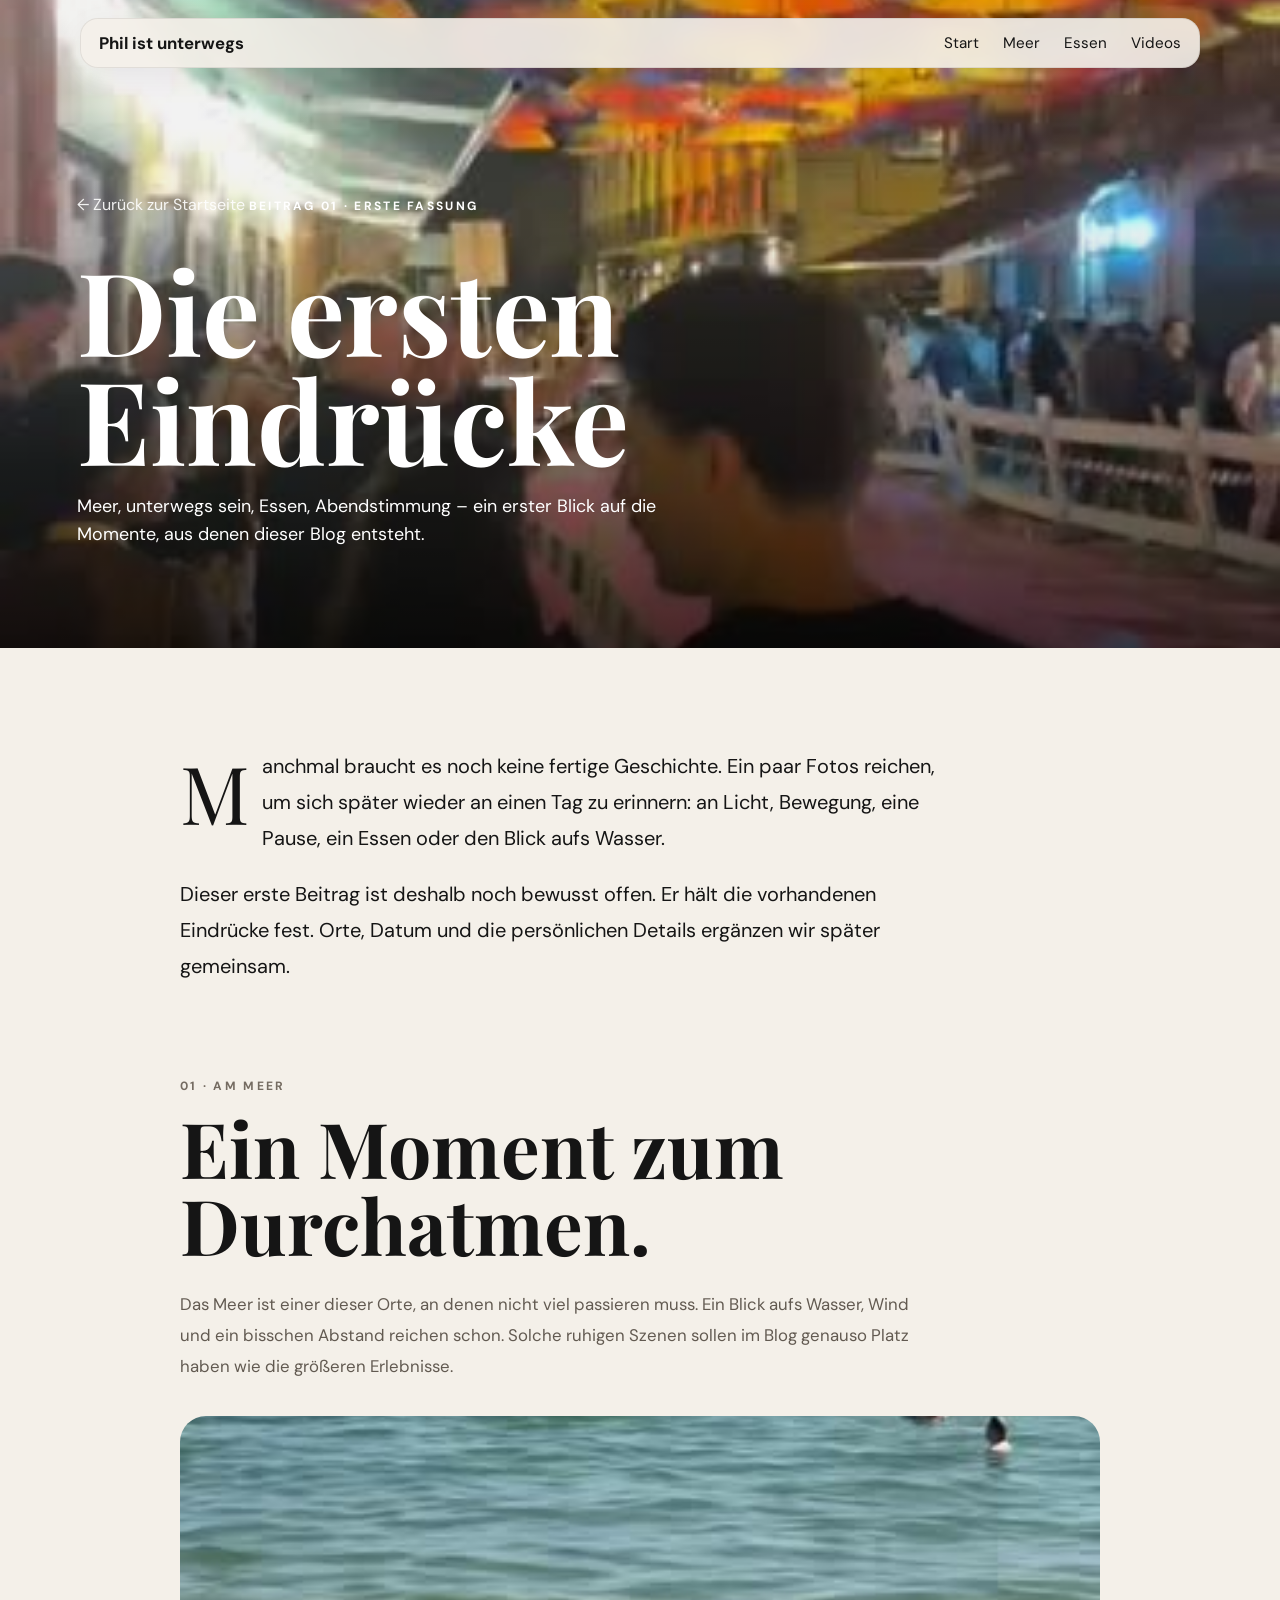
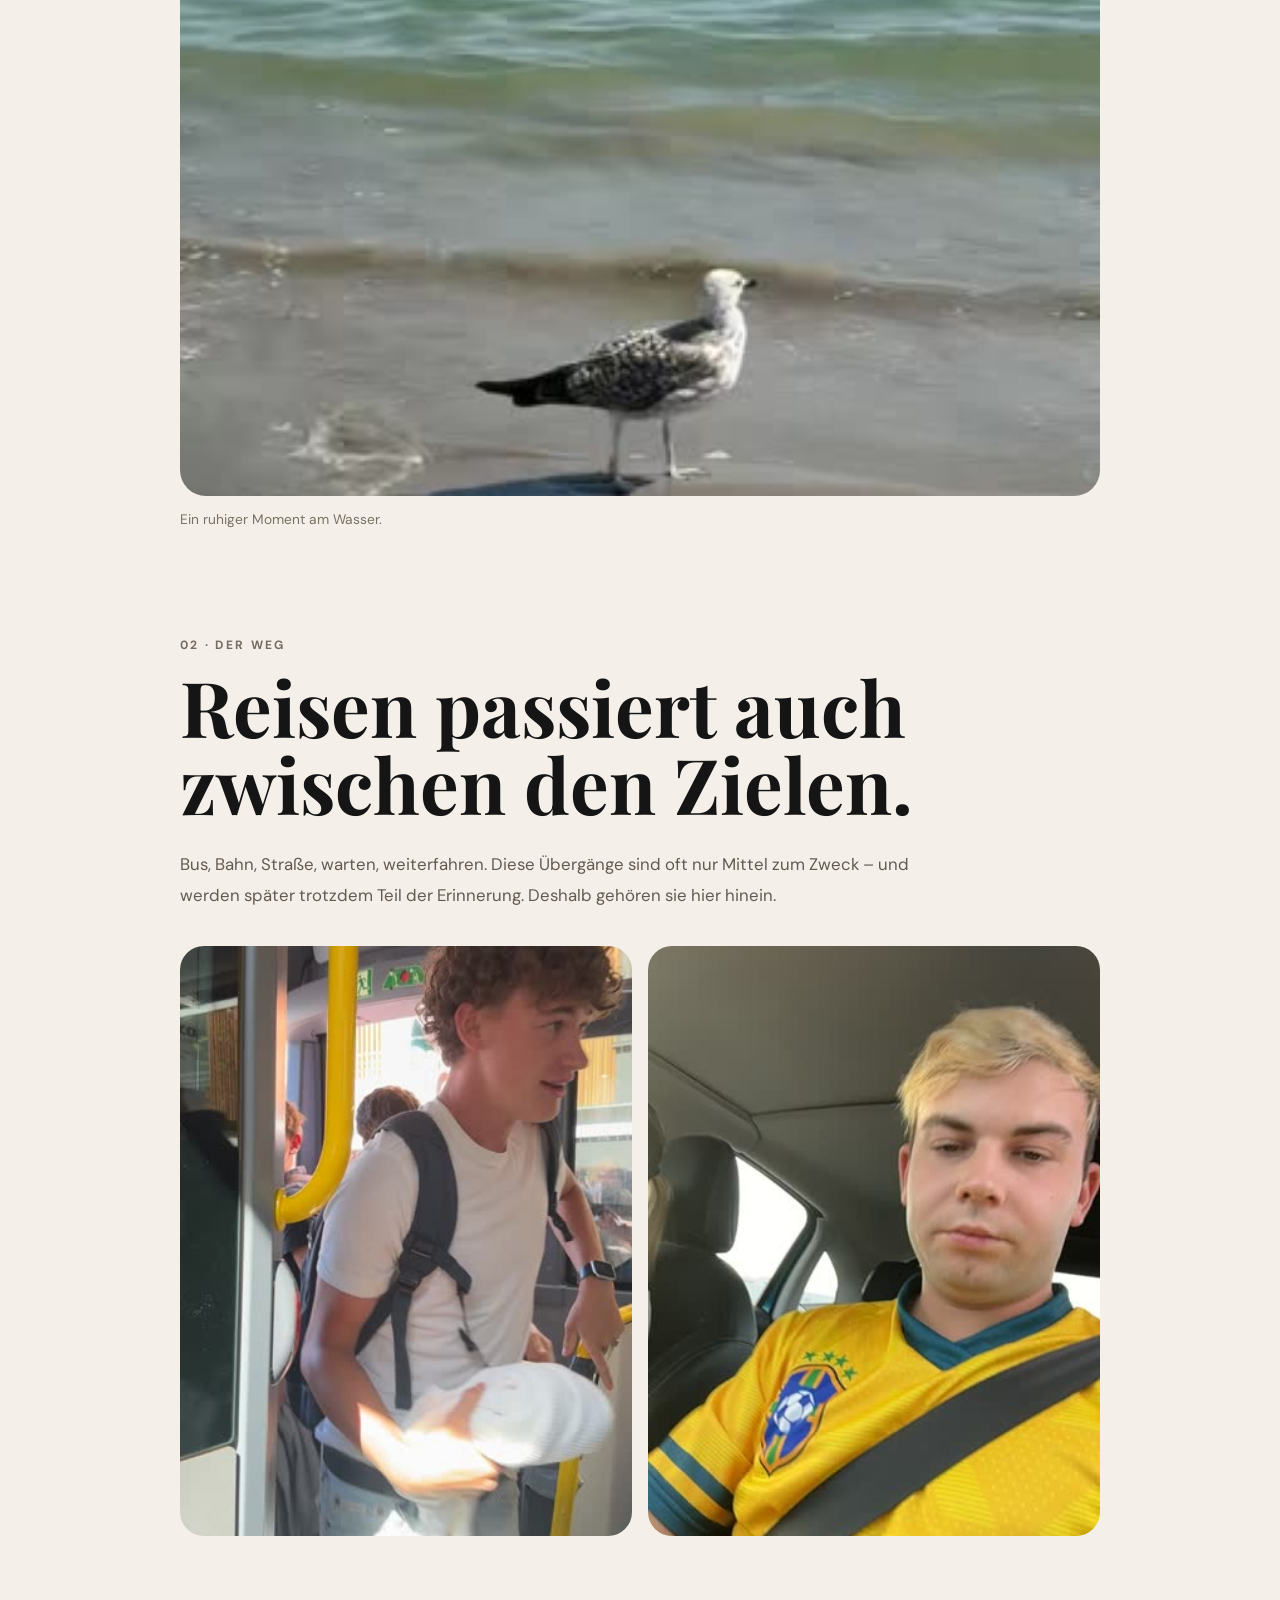
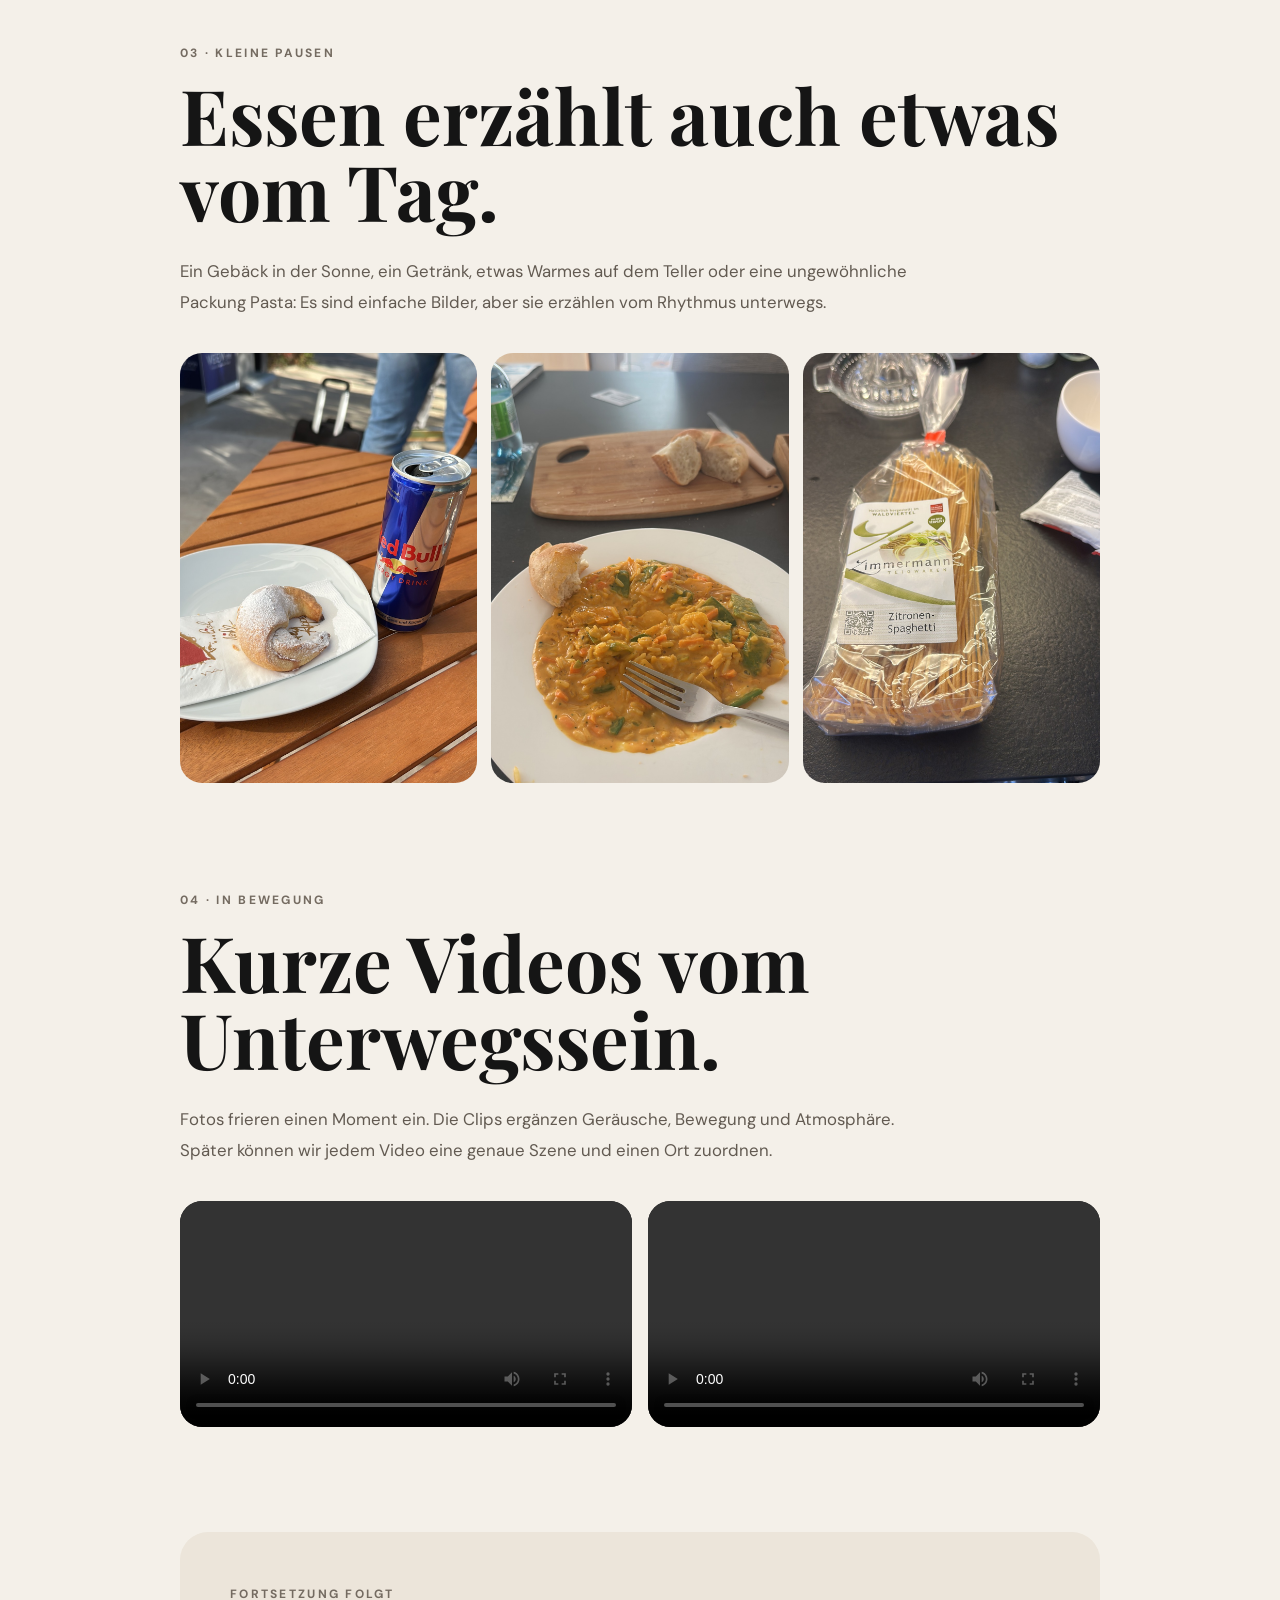
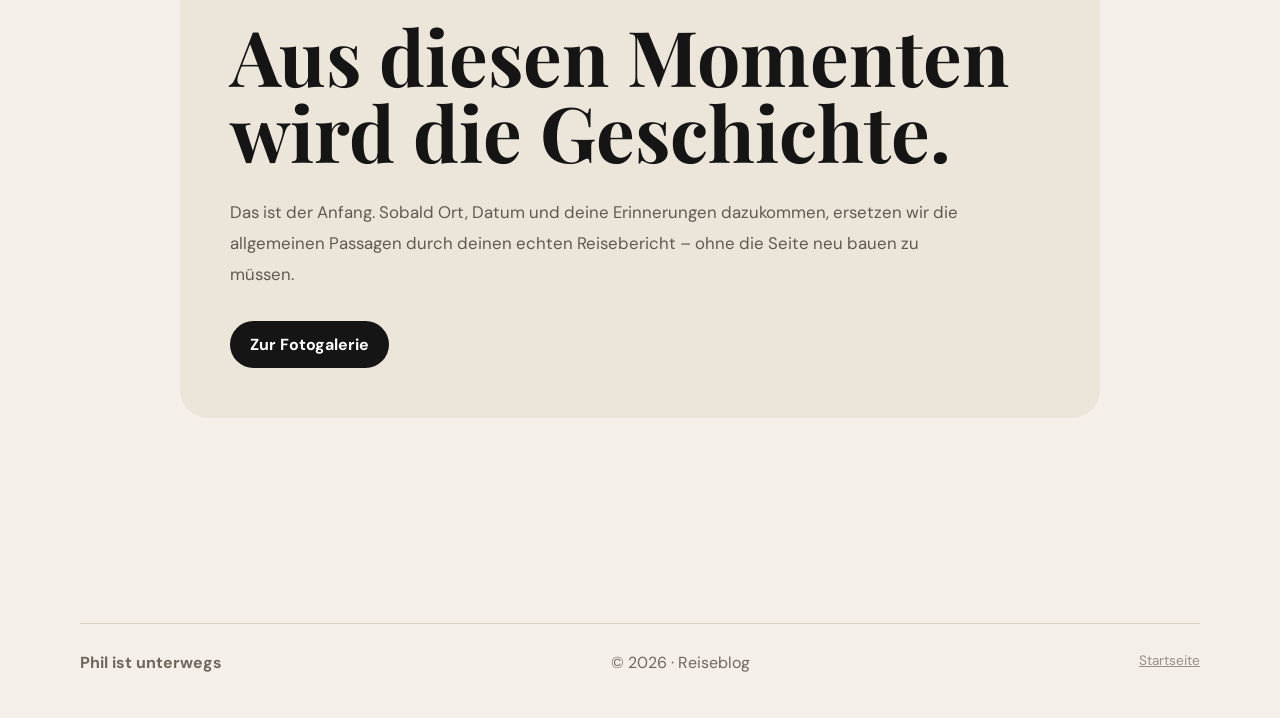
==== erster-eintrag.html @ 6c3c80e8 "Add files via upload" ====
<!doctype html>
<html lang="de">
<head>
  <meta charset="utf-8" />
  <meta name="viewport" content="width=device-width, initial-scale=1" />
  <title>Die ersten Eindrücke | Phil ist unterwegs</title>
  <meta name="description" content="Die ersten Eindrücke – ein erster Reiseblog-Beitrag von Phil ist unterwegs." />
  <link rel="preconnect" href="https://fonts.googleapis.com">
  <link rel="preconnect" href="https://fonts.gstatic.com" crossorigin>
  <link href="https://fonts.googleapis.com/css2?family=DM+Sans:wght@400;500;600;700&family=Playfair+Display:wght@600;700&display=swap" rel="stylesheet">
  <link rel="stylesheet" href="style.css" />
</head>
<body class="article-page">
  <header class="site-header">
    <a class="brand" href="index.html">Phil ist unterwegs</a>
    <button class="menu-btn" aria-label="Menü öffnen" aria-expanded="false">☰</button>
    <nav class="nav"><a href="index.html">Start</a><a href="#meer">Meer</a><a href="#essen">Essen</a><a href="#videos">Videos</a></nav>
  </header>

  <main>
    <section class="article-hero">
      <img src="assets/night.jpg" alt="Abendliche Straße mit Lichtern">
      <div class="article-hero-overlay"></div>
      <div class="article-hero-copy">
        <a class="back-link" href="index.html">← Zurück zur Startseite</a>
        <span class="eyebrow">BEITRAG 01 · ERSTE FASSUNG</span>
        <h1>Die ersten Eindrücke</h1>
        <p>Meer, unterwegs sein, Essen, Abendstimmung – ein erster Blick auf die Momente, aus denen dieser Blog entsteht.</p>
      </div>
    </section>

    <article class="article-body">
      <div class="article-lead">
        <p class="dropcap">Manchmal braucht es noch keine fertige Geschichte. Ein paar Fotos reichen, um sich später wieder an einen Tag zu erinnern: an Licht, Bewegung, eine Pause, ein Essen oder den Blick aufs Wasser.</p>
        <p>Dieser erste Beitrag ist deshalb noch bewusst offen. Er hält die vorhandenen Eindrücke fest. Orte, Datum und die persönlichen Details ergänzen wir später gemeinsam.</p>
      </div>

      <section class="article-section" id="meer">
        <span class="eyebrow dark">01 · AM MEER</span>
        <h2>Ein Moment zum Durchatmen.</h2>
        <p>Das Meer ist einer dieser Orte, an denen nicht viel passieren muss. Ein Blick aufs Wasser, Wind und ein bisschen Abstand reichen schon. Solche ruhigen Szenen sollen im Blog genauso Platz haben wie die größeren Erlebnisse.</p>
        <figure class="article-wide"><img src="assets/beach.jpg" alt="Meer und Strand"><figcaption>Ein ruhiger Moment am Wasser.</figcaption></figure>
      </section>

      <section class="article-section" id="unterwegs">
        <span class="eyebrow dark">02 · DER WEG</span>
        <h2>Reisen passiert auch zwischen den Zielen.</h2>
        <p>Bus, Bahn, Straße, warten, weiterfahren. Diese Übergänge sind oft nur Mittel zum Zweck – und werden später trotzdem Teil der Erinnerung. Deshalb gehören sie hier hinein.</p>
        <div class="article-two"><img src="assets/travel.jpg" alt="Unterwegs"><img src="assets/portrait.jpg" alt="Phil unterwegs"></div>
      </section>

      <section class="article-section" id="essen">
        <span class="eyebrow dark">03 · KLEINE PAUSEN</span>
        <h2>Essen erzählt auch etwas vom Tag.</h2>
        <p>Ein Gebäck in der Sonne, ein Getränk, etwas Warmes auf dem Teller oder eine ungewöhnliche Packung Pasta: Es sind einfache Bilder, aber sie erzählen vom Rhythmus unterwegs.</p>
        <div class="article-three"><img src="assets/croissant.jpg" alt="Gebäck"><img src="assets/meal.jpg" alt="Mahlzeit"><img src="assets/pasta.jpg" alt="Zitronen-Spaghetti"></div>
      </section>

      <section class="article-section" id="videos">
        <span class="eyebrow dark">04 · IN BEWEGUNG</span>
        <h2>Kurze Videos vom Unterwegssein.</h2>
        <p>Fotos frieren einen Moment ein. Die Clips ergänzen Geräusche, Bewegung und Atmosphäre. Später können wir jedem Video eine genaue Szene und einen Ort zuordnen.</p>
        <div class="article-video-grid">
          <video controls preload="metadata" playsinline><source src="assets/videos/moment-1.mp4" type="video/mp4"></video>
          <video controls preload="metadata" playsinline><source src="assets/videos/moment-2.mp4" type="video/mp4"></video>
        </div>
      </section>

      <section class="article-section closing-note">
        <span class="eyebrow dark">FORTSETZUNG FOLGT</span>
        <h2>Aus diesen Momenten wird die Geschichte.</h2>
        <p>Das ist der Anfang. Sobald Ort, Datum und deine Erinnerungen dazukommen, ersetzen wir die allgemeinen Passagen durch deinen echten Reisebericht – ohne die Seite neu bauen zu müssen.</p>
        <a class="button dark-button" href="index.html#momente">Zur Fotogalerie</a>
      </section>
    </article>
  </main>

  <footer><strong>Phil ist unterwegs</strong><span>© 2026 · Reiseblog</span><span class="site-footer-note"><a href="index.html">Startseite</a></span></footer>
  <script src="script.js"></script>
</body>
</html>
---- style.css ----
:root{--ink:#151515;--paper:#f4f0e9;--paper2:#ece5da;--accent:#ff6a3d;--soft:#d8d0c4;--white:#fff}
*{box-sizing:border-box}html{scroll-behavior:smooth}body{margin:0;background:var(--paper);color:var(--ink);font-family:'DM Sans',system-ui,sans-serif}.site-header{position:fixed;z-index:20;top:18px;left:50%;transform:translateX(-50%);width:min(94%,1120px);display:flex;align-items:center;justify-content:space-between;padding:13px 18px;background:rgba(244,240,233,.9);backdrop-filter:blur(12px);border:1px solid rgba(0,0,0,.08);border-radius:18px;box-shadow:0 8px 30px rgba(0,0,0,.05)}.brand{font-weight:700;text-decoration:none;color:var(--ink);font-size:1.05rem}.nav{display:flex;gap:24px}.nav a{text-decoration:none;color:var(--ink);font-size:.95rem}.nav a:hover{opacity:.55}.menu-btn{display:none;border:0;background:none;font-size:1.35rem}.hero{position:relative;height:90vh;min-height:650px;overflow:hidden}.hero>img{width:100%;height:100%;object-fit:cover;filter:saturate(.95)}.hero-overlay{position:absolute;inset:0;background:linear-gradient(90deg,rgba(0,0,0,.68),rgba(0,0,0,.17) 63%,rgba(0,0,0,.05))}.hero-content{position:absolute;left:max(6vw,32px);bottom:10vh;color:white;max-width:760px}.eyebrow{font-size:.75rem;letter-spacing:.19em;font-weight:700}.eyebrow.dark{color:#746b61}.hero h1,.intro h2,.section-head h2,.about h2,.feature-copy h2,.journal-copy h2{font-family:'Playfair Display',Georgia,serif;margin:.25em 0;line-height:.96}.hero h1{font-size:clamp(4rem,10vw,9rem)}.hero p{font-size:1.12rem;max-width:560px;opacity:.92;line-height:1.55}.cta{display:inline-block;margin-top:18px;color:white;text-decoration:none;border-bottom:1px solid white;padding-bottom:4px}.intro,.section-head{width:min(88%,1120px);margin:92px auto 42px;display:grid;grid-template-columns:1.4fr .8fr;gap:60px;align-items:end}.intro h2,.section-head h2,.about h2,.feature-copy h2,.journal-copy h2{font-size:clamp(2.5rem,5vw,4.8rem)}.muted{color:#6f675e;line-height:1.75}.small{font-size:.94rem}.feature-story{width:min(88%,1120px);margin:0 auto 88px;display:grid;grid-template-columns:1.1fr .9fr;gap:0;background:var(--paper2);border-radius:28px;overflow:hidden}.feature-image{min-height:640px}.feature-image img{width:100%;height:100%;object-fit:cover}.feature-copy{padding:clamp(34px,6vw,74px);align-self:center}.feature-copy p{line-height:1.75;color:#5f584f}.draft{display:inline-block;margin-top:12px;font-size:.78rem;color:#81786e;border-top:1px solid #cfc5b8;padding-top:12px}.cards{width:min(88%,1120px);margin:auto;display:grid;grid-template-columns:1.3fr .85fr;gap:22px}.story-card{position:relative;min-height:340px;overflow:hidden;border-radius:24px;background:#ddd}.story-card.large{grid-row:span 2;min-height:702px}.story-card img{width:100%;height:100%;object-fit:cover;position:absolute;inset:0;transition:transform .5s ease}.story-card:hover img{transform:scale(1.035)}.story-card:after{content:"";position:absolute;inset:0;background:linear-gradient(transparent 42%,rgba(0,0,0,.74))}.card-copy{position:absolute;z-index:2;left:24px;right:20px;bottom:22px;color:white}.card-copy span{font-size:.72rem;letter-spacing:.08em;opacity:.78}.card-copy h3{font-size:1.55rem;margin:7px 0}.card-copy p{margin:0;opacity:.87}.journal-strip{width:min(88%,1120px);margin:100px auto 45px;display:grid;grid-template-columns:.8fr 1.2fr;gap:54px;align-items:center}.journal-copy p{line-height:1.75;color:#675f56}.journal-grid{display:grid;grid-template-columns:1fr 1fr;gap:16px}.journal-grid figure{margin:0}.journal-grid img{width:100%;aspect-ratio:4/5;object-fit:cover;border-radius:22px}.journal-grid figcaption{font-size:.85rem;color:#746b61;padding:9px 4px 0}.gallery-section{padding:10px 0 90px}.masonry{width:min(88%,1120px);margin:auto;display:grid;grid-template-columns:repeat(3,1fr);grid-auto-rows:265px;gap:16px}.photo{padding:0;border:0;border-radius:20px;overflow:hidden;cursor:zoom-in;background:#ddd}.photo.tall{grid-row:span 2}.photo img{width:100%;height:100%;object-fit:cover;transition:transform .35s ease}.photo:hover img{transform:scale(1.025)}.about{width:min(88%,1120px);margin:30px auto 110px;display:grid;grid-template-columns:.8fr 1.2fr;gap:70px;align-items:center}.about img{width:100%;aspect-ratio:4/5;object-fit:cover;border-radius:28px}footer{border-top:1px solid var(--soft);width:min(88%,1120px);margin:auto;padding:28px 0 45px;display:flex;justify-content:space-between;color:#6f675e}dialog{border:0;background:transparent;padding:0;max-width:92vw;max-height:92vh}dialog::backdrop{background:rgba(0,0,0,.9)}dialog img{max-width:88vw;max-height:88vh;border-radius:14px}.close{position:fixed;right:24px;top:18px;border:0;background:white;width:42px;height:42px;border-radius:50%;font-size:1.6rem;cursor:pointer}
@media(max-width:800px){.site-header{top:10px}.nav{display:none;position:absolute;top:58px;right:0;background:var(--paper);padding:18px 22px;border-radius:16px;flex-direction:column;box-shadow:0 10px 30px rgba(0,0,0,.12)}.nav.open{display:flex}.menu-btn{display:block}.hero{height:82vh;min-height:580px}.hero-content{left:24px;right:24px;bottom:8vh}.hero h1{font-size:clamp(3.6rem,20vw,6.2rem)}.intro,.section-head{grid-template-columns:1fr;gap:8px;margin-top:66px}.feature-story{grid-template-columns:1fr}.feature-image{min-height:480px}.feature-copy{padding:34px 26px 40px}.cards{grid-template-columns:1fr}.story-card,.story-card.large{min-height:430px;grid-row:auto}.journal-strip{grid-template-columns:1fr;gap:25px;margin-top:72px}.masonry{grid-template-columns:1fr 1fr;grid-auto-rows:220px}.about{grid-template-columns:1fr;gap:28px}footer{font-size:.9rem}.section-head h2,.intro h2,.about h2,.feature-copy h2,.journal-copy h2{font-size:2.8rem}}
@media(max-width:520px){.masonry{grid-template-columns:1fr;grid-auto-rows:390px}.photo.tall{grid-row:span 1}.journal-grid{grid-template-columns:1fr}.journal-grid img{aspect-ratio:4/5}.hero p{font-size:1rem}}

/* v2 additions */
.latest-banner{max-width:1180px;margin:0 auto;padding:28px 24px 0}.latest-banner .inner{border:1px solid #ddd;border-radius:18px;padding:20px 24px;display:flex;justify-content:space-between;gap:24px;align-items:center}.latest-banner h3{margin:0 0 6px}.latest-banner p{margin:0;color:#666}.tag{font-size:.72rem;letter-spacing:.12em;text-transform:uppercase;font-weight:700}.site-footer-note{opacity:.7;font-size:.85rem}

/* v3: blog pages + video */
a.story-card{text-decoration:none;color:inherit}.hero-button,.button{display:inline-block;text-decoration:none;border-radius:999px;padding:13px 20px;font-weight:700}.hero-button{margin-top:20px;background:#fff;color:#151515}.dark-button{background:#151515;color:#fff;margin-top:14px}.text-link{color:#151515;text-decoration:none;font-weight:700;white-space:nowrap}.video-section{padding:22px 0 65px}.video-grid{width:min(88%,1120px);margin:auto;display:grid;grid-template-columns:repeat(3,1fr);gap:18px}.video-card{background:var(--paper2);border-radius:22px;overflow:hidden}.video-card video{display:block;width:100%;aspect-ratio:9/16;object-fit:cover;background:#111}.video-card div{padding:17px 18px 20px}.video-card span{font-size:.72rem;letter-spacing:.12em;color:#766c61}.video-card h3{margin:6px 0 0;font-size:1.15rem}.video-head{margin-top:65px}
.article-page{background:#f4f0e9}.article-hero{height:72vh;min-height:600px;position:relative;overflow:hidden}.article-hero>img{width:100%;height:100%;object-fit:cover}.article-hero-overlay{position:absolute;inset:0;background:linear-gradient(0deg,rgba(0,0,0,.72),rgba(0,0,0,.05) 65%)}.article-hero-copy{position:absolute;left:max(6vw,28px);bottom:9vh;color:#fff;max-width:900px}.article-hero-copy h1{font-family:'Playfair Display',Georgia,serif;font-size:clamp(3.6rem,9vw,8rem);line-height:.95;margin:.14em 0}.article-hero-copy p{font-size:1.12rem;line-height:1.6;max-width:650px}.back-link{display:inline-block;color:#fff;text-decoration:none;margin-bottom:24px;opacity:.9}.article-body{width:min(88%,920px);margin:0 auto;padding:80px 0 100px}.article-lead{font-size:1.25rem;line-height:1.8;max-width:760px;margin-bottom:90px}.dropcap:first-letter{float:left;font-family:'Playfair Display',Georgia,serif;font-size:5rem;line-height:.8;padding:12px 12px 0 0}.article-section{margin:0 0 105px}.article-section h2{font-family:'Playfair Display',Georgia,serif;font-size:clamp(2.6rem,6vw,5.2rem);line-height:1;margin:.18em 0 .35em}.article-section>p{max-width:740px;color:#625a51;line-height:1.85;font-size:1.05rem}.article-wide{margin:34px 0 0}.article-wide img{width:100%;max-height:680px;object-fit:cover;border-radius:26px}.article-wide figcaption{color:#7a7065;font-size:.86rem;margin-top:9px}.article-two{display:grid;grid-template-columns:1fr 1fr;gap:16px;margin-top:35px}.article-two img{width:100%;height:590px;object-fit:cover;border-radius:24px}.article-three{display:grid;grid-template-columns:repeat(3,1fr);gap:14px;margin-top:35px}.article-three img{width:100%;height:430px;object-fit:cover;border-radius:22px}.article-video-grid{display:grid;grid-template-columns:1fr 1fr;gap:16px;margin-top:35px}.article-video-grid video{width:100%;max-height:700px;background:#111;border-radius:22px}.closing-note{background:var(--paper2);padding:50px;border-radius:28px}.site-footer-note a{color:inherit}
@media(max-width:800px){.latest-banner .inner{align-items:flex-start;flex-direction:column}.video-grid{grid-template-columns:1fr}.video-card video{aspect-ratio:16/10}.article-hero{height:78vh;min-height:560px}.article-body{padding-top:55px}.article-lead{font-size:1.1rem;margin-bottom:65px}.article-section{margin-bottom:72px}.article-two,.article-three,.article-video-grid{grid-template-columns:1fr}.article-two img,.article-three img{height:auto;aspect-ratio:4/5}.closing-note{padding:30px 24px}}
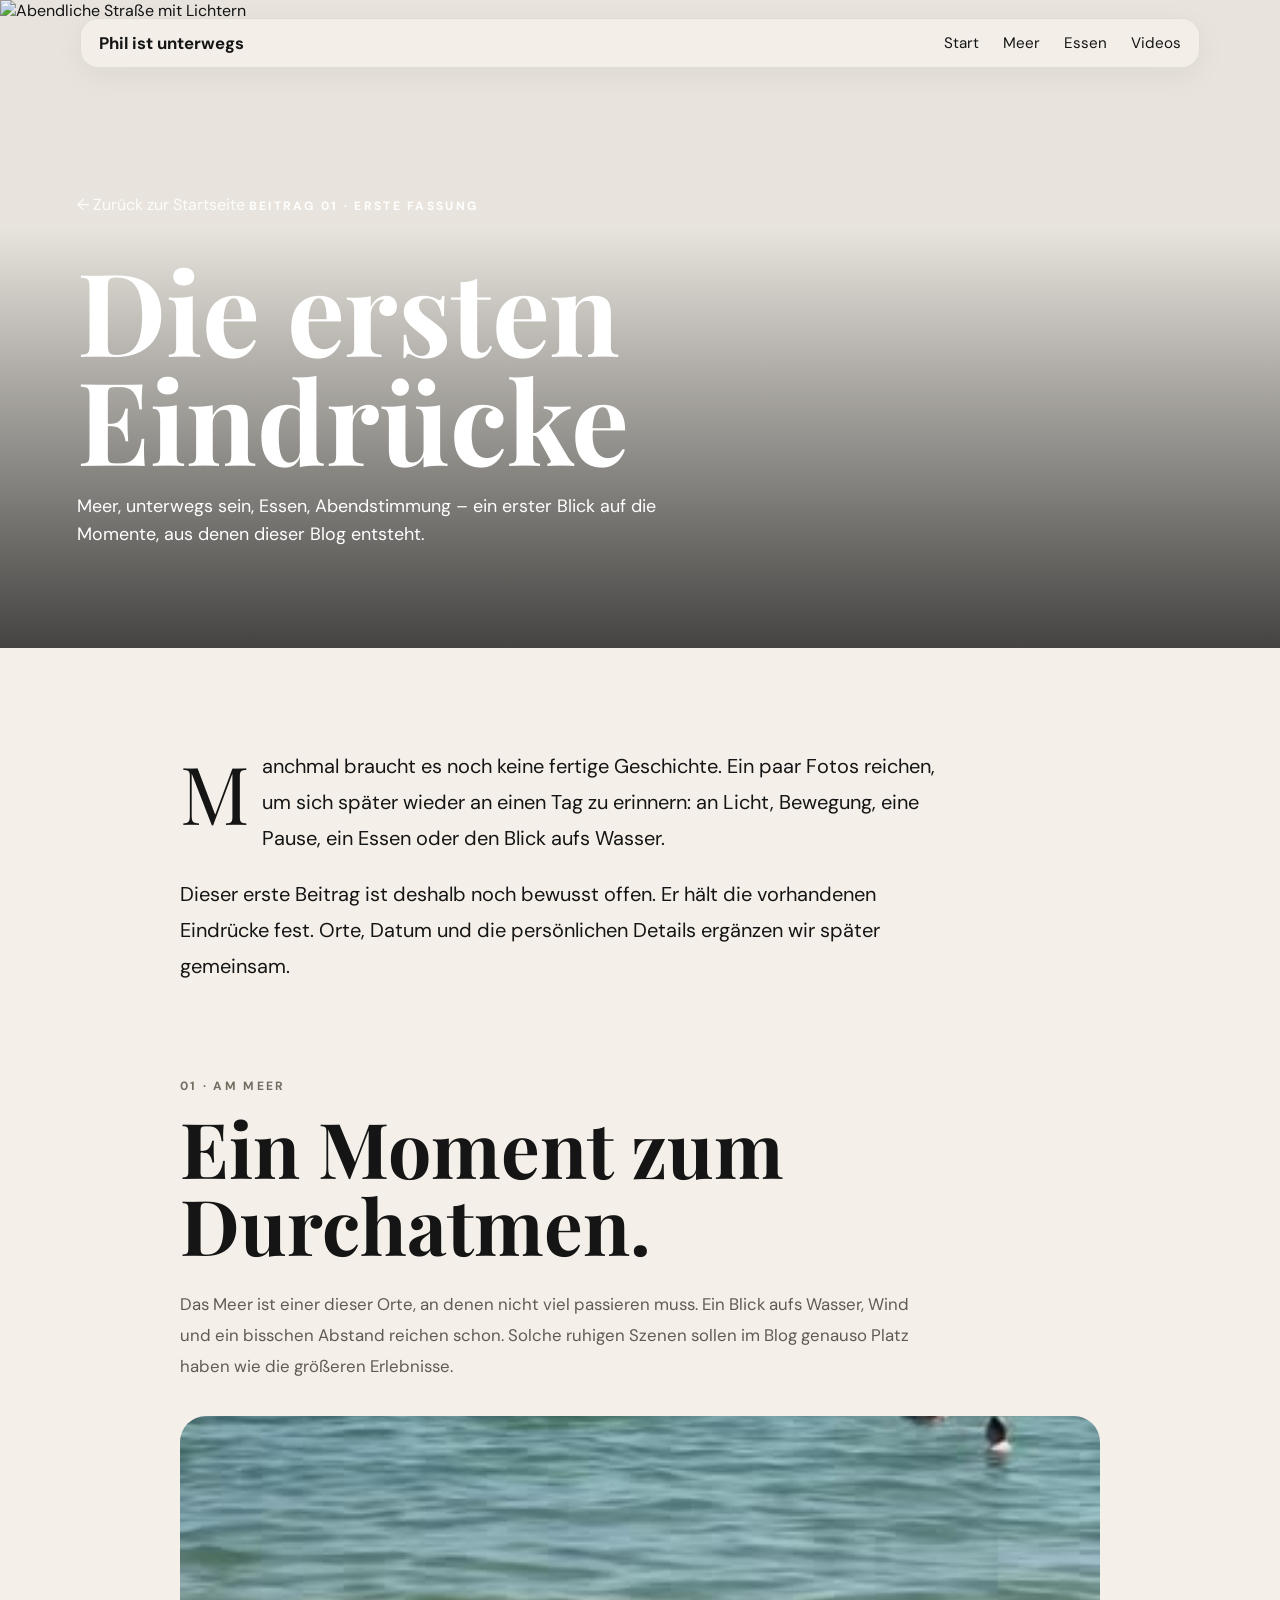
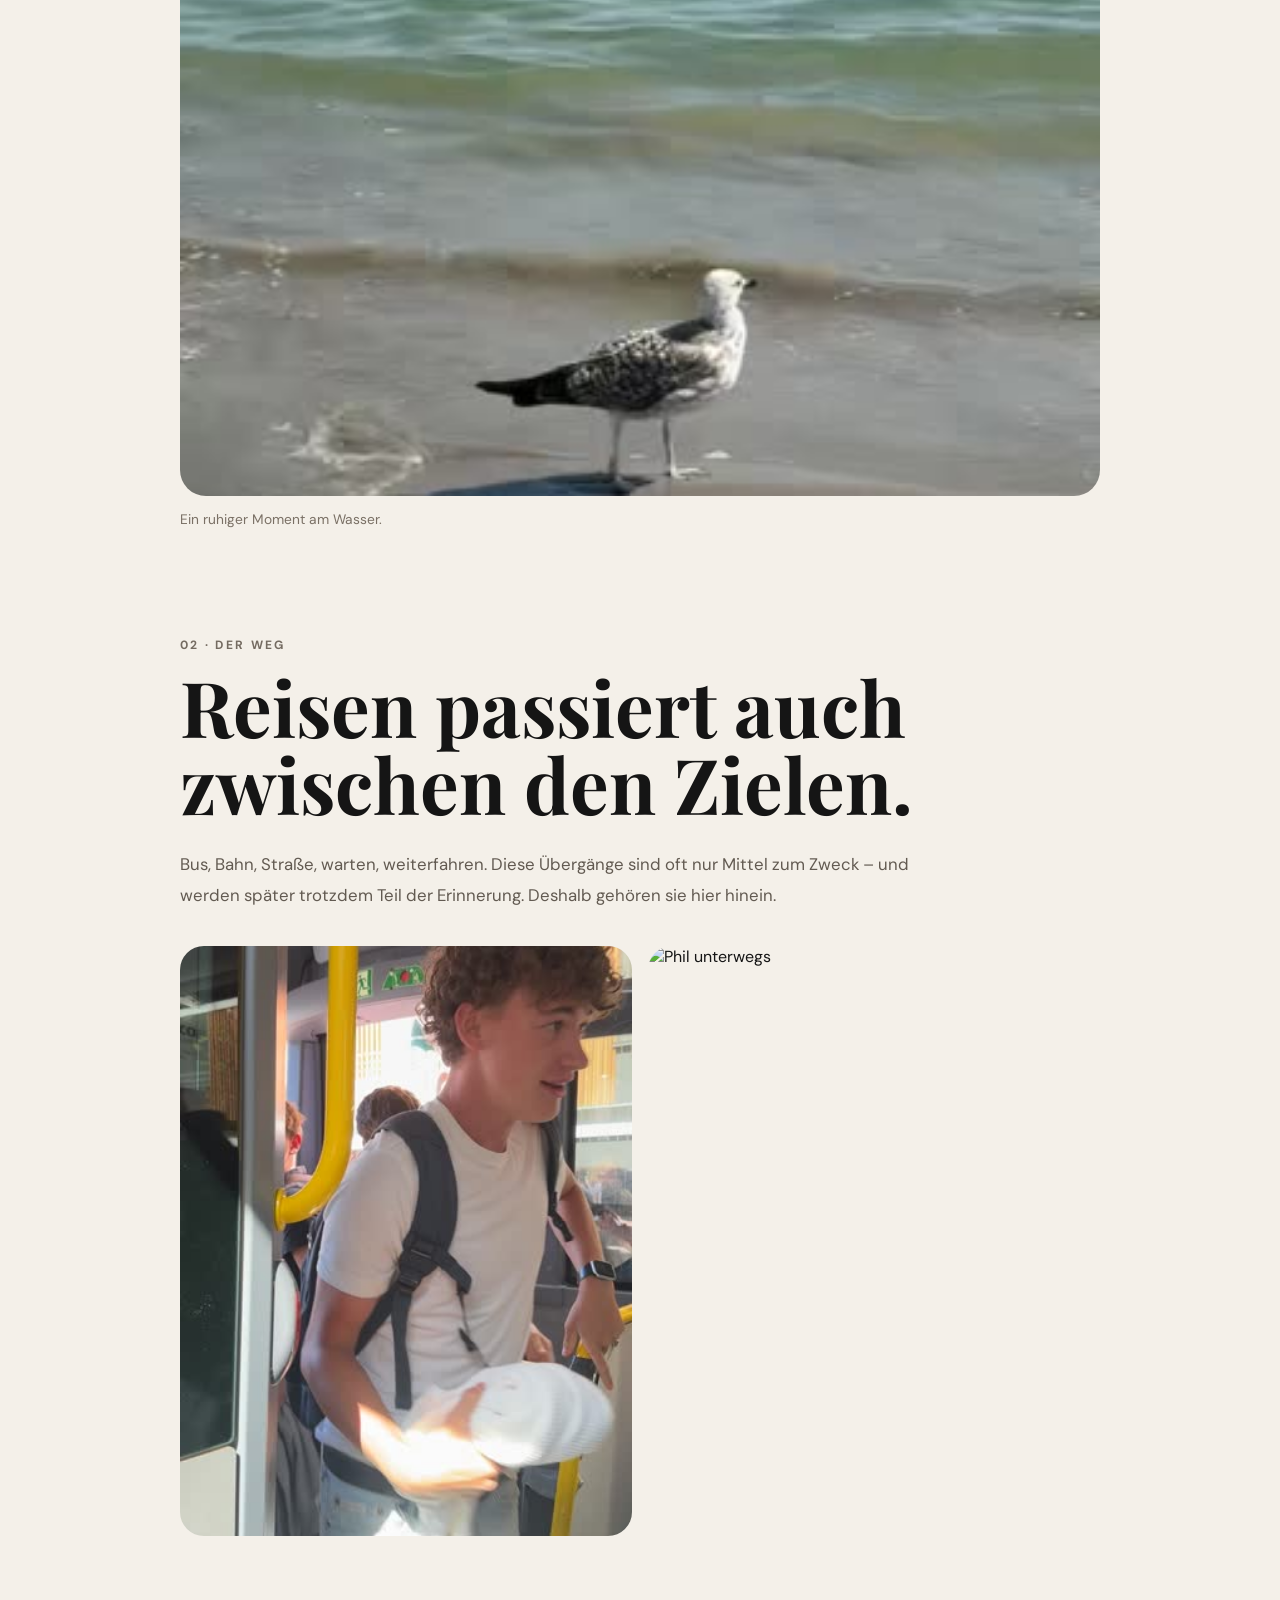
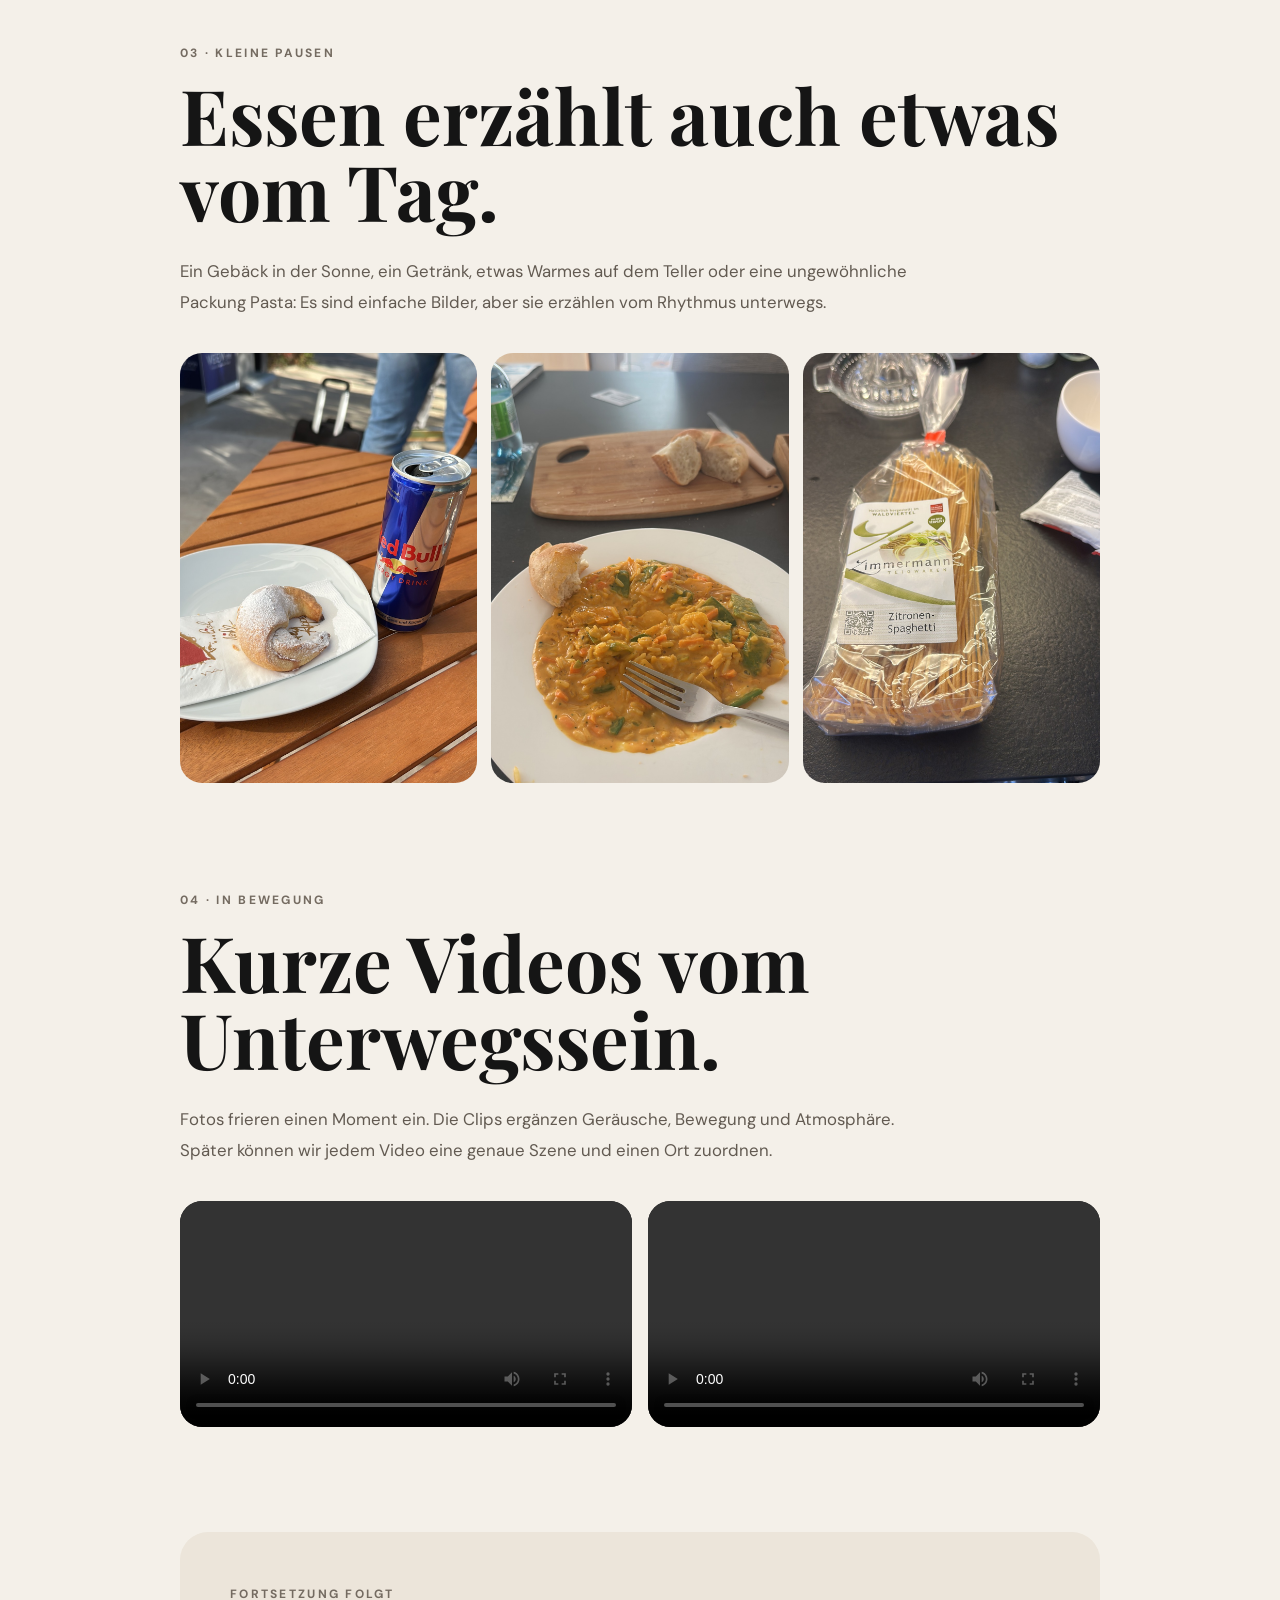
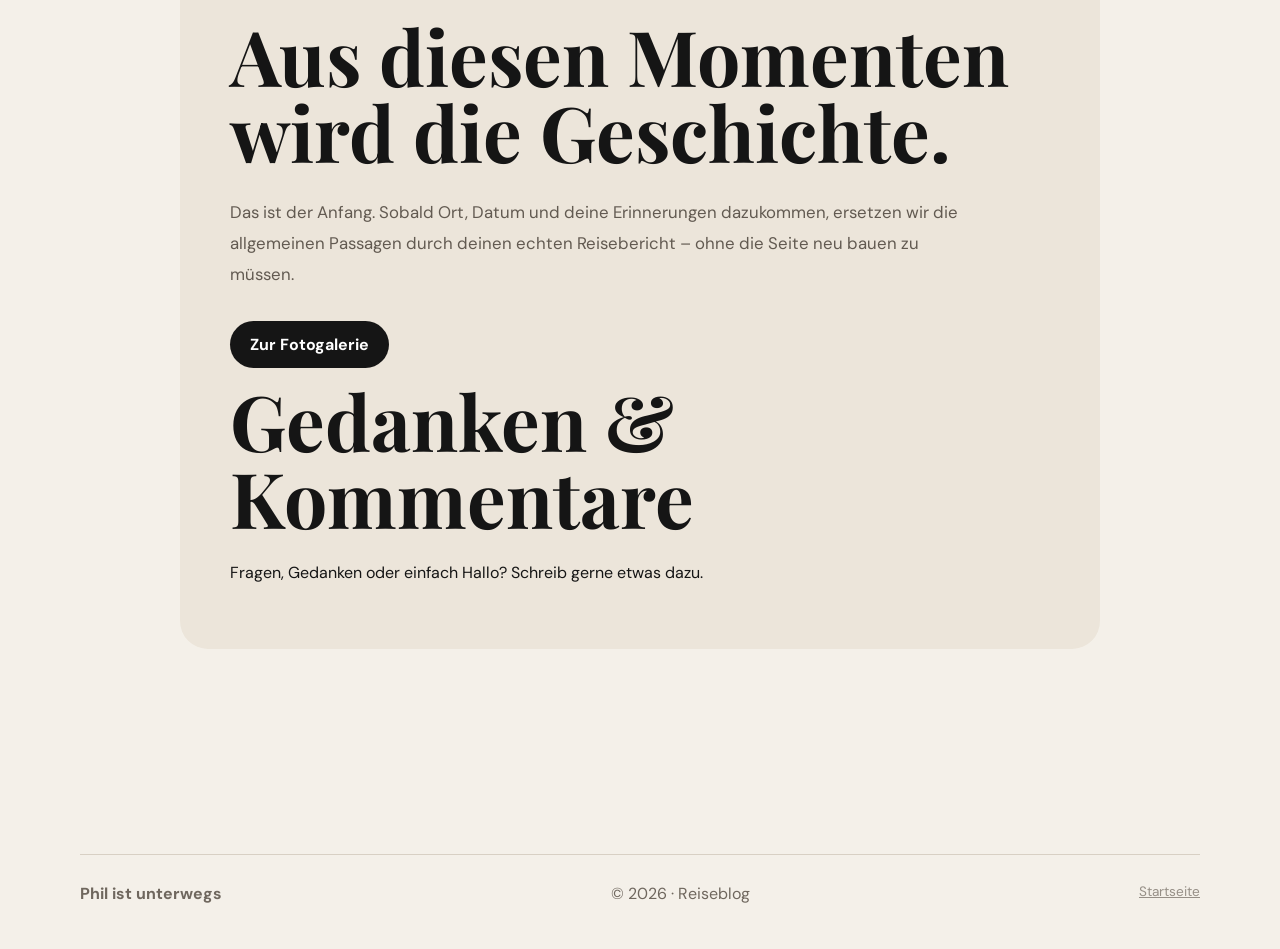
==== commit 47f5f301: "Add comments section to erster-eintrag.html" ====
--- a/erster-eintrag.html
+++ b/erster-eintrag.html
@@ -71,7 +71,13 @@
         <h2>Aus diesen Momenten wird die Geschichte.</h2>
         <p>Das ist der Anfang. Sobald Ort, Datum und deine Erinnerungen dazukommen, ersetzen wir die allgemeinen Passagen durch deinen echten Reisebericht – ohne die Seite neu bauen zu müssen.</p>
         <a class="button dark-button" href="index.html#momente">Zur Fotogalerie</a>
-      </section>
+  <section class="comments">
+  <h2>Gedanken & Kommentare</h2>
+  <p>Fragen, Gedanken oder einfach Hallo? Schreib gerne etwas dazu.</p>
+
+  <!-- HIER KOMMT DER GISCUS-CODE REIN -->
+
+</section>
     </article>
   </main>
 
